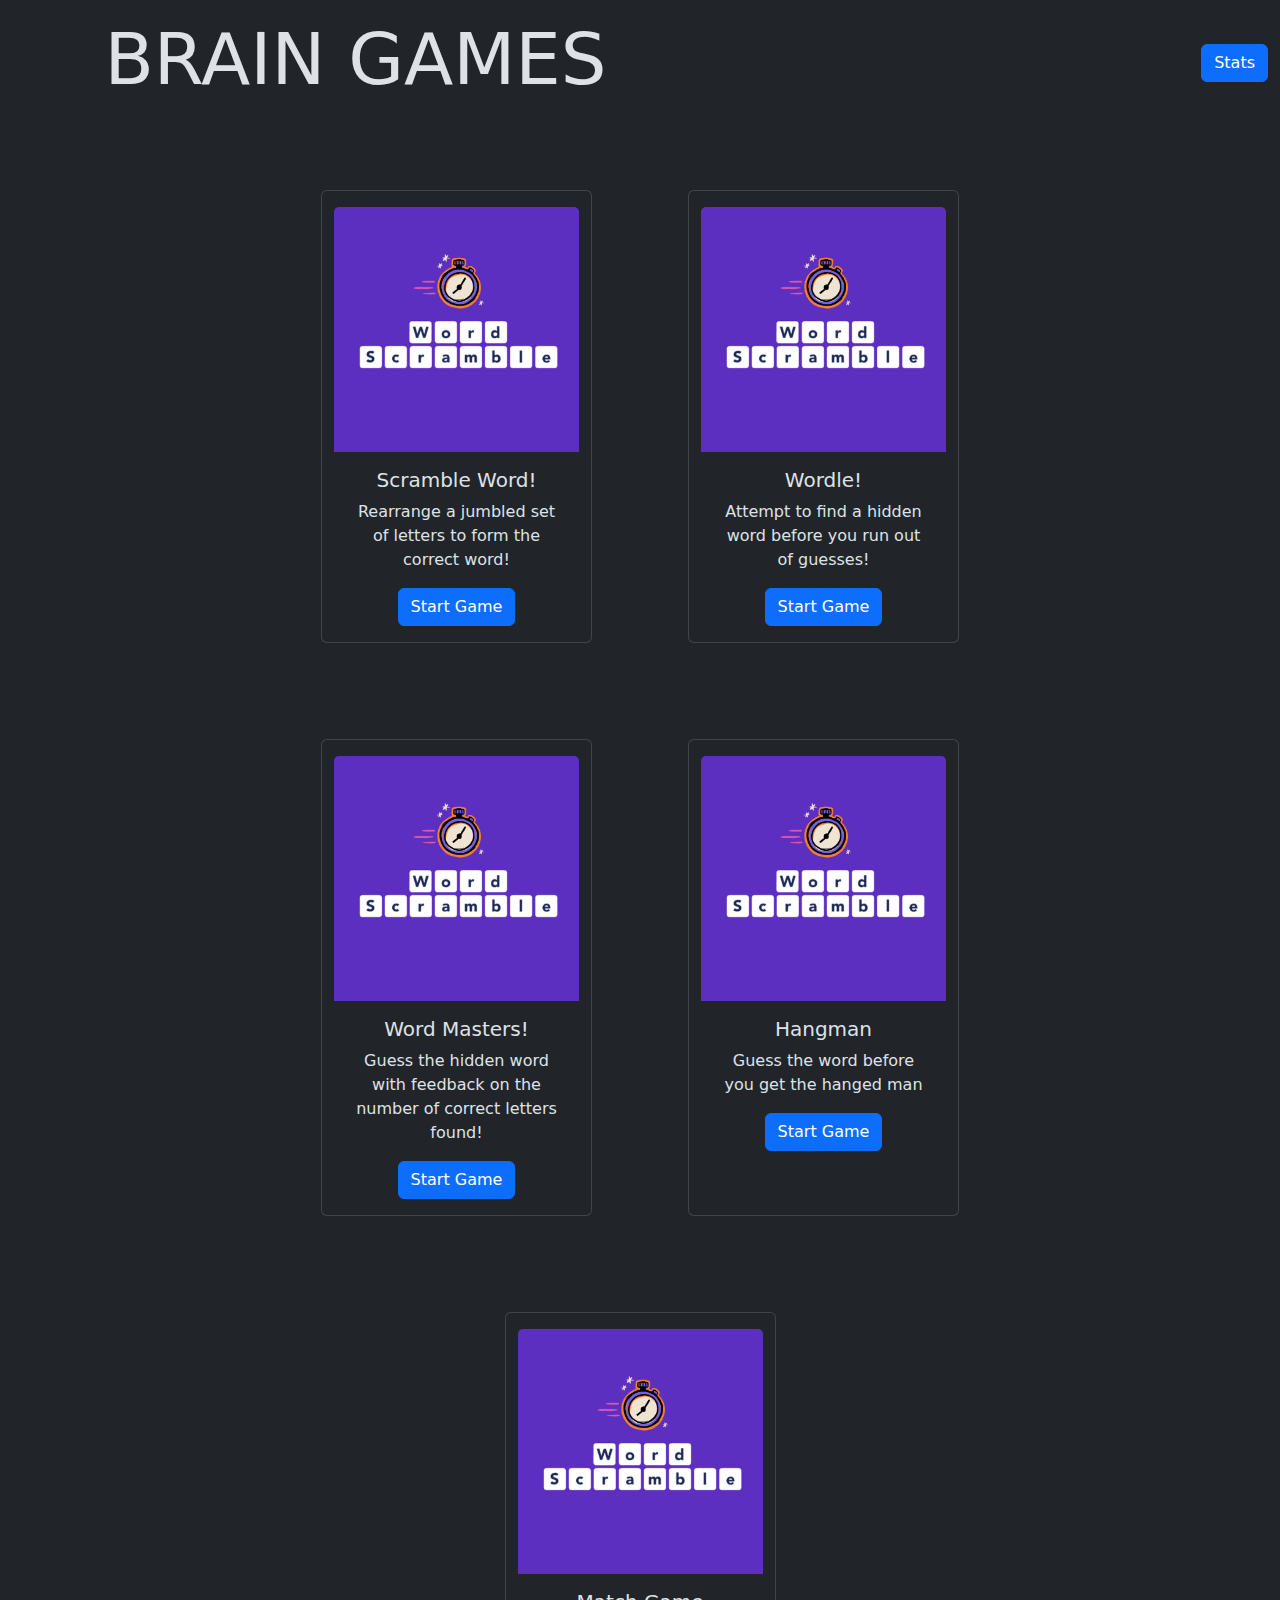
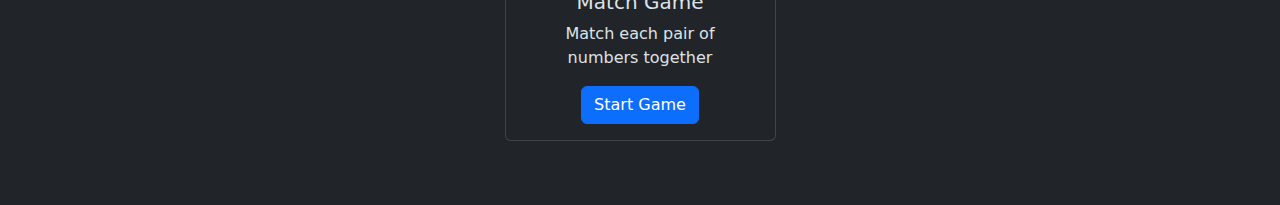
==== index.html @ 4fabbf62 "updated header styling.  only applied to word masters atm" ====
<!DOCTYPE html>
<html lang="en" data-bs-theme="dark">
    <head>
        <meta charset="UTF-8">
        <meta name="viewport" content="width=device-width, initial-scale=1.0">
        <title>Brain Games</title>
        <link href="https://cdn.jsdelivr.net/npm/bootstrap@5.3.3/dist/css/bootstrap.min.css" rel="stylesheet">
        <script src="https://cdn.jsdelivr.net/npm/bootstrap@5.3.3/dist/js/bootstrap.bundle.min.js"></script>
        <link rel="stylesheet" href="assets/css/style.css">
    </head>
    <body>
        <header class="container-fluid py-3 d-flex justify-content-between align-items-center">
            <h1 class="mx-auto display-2">BRAIN GAMES</h1>
            <a href="#" class="btn btn-primary">Stats</a>
        </header>

        <main class='container container-home text-center'>
            <div class="row justify-content-center m-3">
                <div class="col-sm-3 card m-5 pt-3 bg-dark">
                    <img src="./assets/images/wordscramble-image.png" class="card-img-top" alt="word scramble">
                    <div class="card-body">
                        <h5 class="card-title">Scramble Word!</h5>
                        <p class="card-text">Rearrange a jumbled set of letters to form the correct word!</p>
                        <a href="scramble-game.html" class="btn btn-primary">Start Game</a>
                    </div>
                </div>

                <div class="col-sm-3 card m-5 pt-3 bg-dark">
                    <img src="./assets/images/wordscramble-image.png" class="card-img-top" alt="wordle">
                    <div class="card-body">
                        <h5 class="card-title">Wordle!</h5>
                        <p class="card-text">Attempt to find a hidden word before you run out of guesses!</p>
                        <a href="wordle.html" class="btn btn-primary">Start Game</a>
                    </div>
                </div>

                <div class="col-sm-3 card m-5 pt-3 bg-dark">
                    <img src="./assets/images/wordscramble-image.png" class="card-img-top" alt="wordle">
                    <div class="card-body">
                        <h5 class="card-title">Word Masters!</h5>
                        <p class="card-text">Guess the hidden word with feedback on the number of correct letters found!</p>
                        <a href="word-masters.html" class="btn btn-primary">Start Game</a>
                    </div>
                </div>
                <div class="col-sm-3 card m-5 pt-3 bg-dark">
                    <img src="./assets/images/wordscramble-image.png" class="card-img-top" alt="wordle">
                    <div class="card-body">
                        <h5 class="card-title">Hangman</h5>
                        <p class="card-text">Guess the word before you get the hanged man</p>
                        <a href="hangman.html" class="btn btn-primary">Start Game</a>
                    </div>
                </div>
                <div class="col-sm-3 card m-5 pt-3 bg-dark">
                    <img src="./assets/images/wordscramble-image.png" class="card-img-top" alt="Match Game">
                    <div class="card-body">
                        <h5 class="card-title">Match Game</h5>
                        <p class="card-text">Match each pair of numbers together</p>
                        <a href="matchGame.html" class="btn btn-primary">Start Game</a>
                    </div>
                </div>
        </main>

        <script src="./assets/js/main.js"></script>

    </body>
</html>
---- assets/css/style.css ----
:root{
    --bs-warning-rgb: 250, 110, 0;
}


/* Header Styles */
h1 {
    left: 50%;
    transform: translateX(-50%);
}

.tooltip {
    --bs-tooltip-bg: #505050;
    --bs-tooltip-color: #ffffff;
}

.home-btn{
    background-image: url('/assets/images/home-icon.png');
    background-size: 70%;
    background-repeat: no-repeat;
    background-position: center;
    width: 40px;
    height: 40px;
}

/* Keyboard Styles */

.key-btn {
    font-size: 1.3rem;
    padding: 0.4rem 0.9rem;
}

.big-key-btn {
    font-size: 1.3rem;
    padding: 0.4rem 1rem;
    flex-basis: 100px;
}

@media (max-width: 1200px) {
    .key-btn {
        font-size: 1.2rem;
        padding: 0.5rem 0.75rem;
    }
    
    .big-key-btn {
        font-size: 1.2rem;
        padding: 0.5rem 0.5rem;
    }
}
@media (max-width: 600px) {
    .key-btn {
        font-size: 1.2em;
        padding: 0.3rem 0.6rem;
    }
    
    .big-key-btn {
        font-size: 1.2rem;
        padding: 0.3rem 0.6rem;
        flex-basis: 50px;
    }
}

@media (max-width: 450px) {
    .key-btn {
        font-size: 1.2rem;
        padding: 0.2rem 0.5rem;
    }
    
    .big-key-btn {
        font-size: 0.7rem;
        padding: 0.2rem 0.5rem;
        /* flex-basis: 10px; */
    }
}

#keyboard-container {
    font-family: monospace;
}
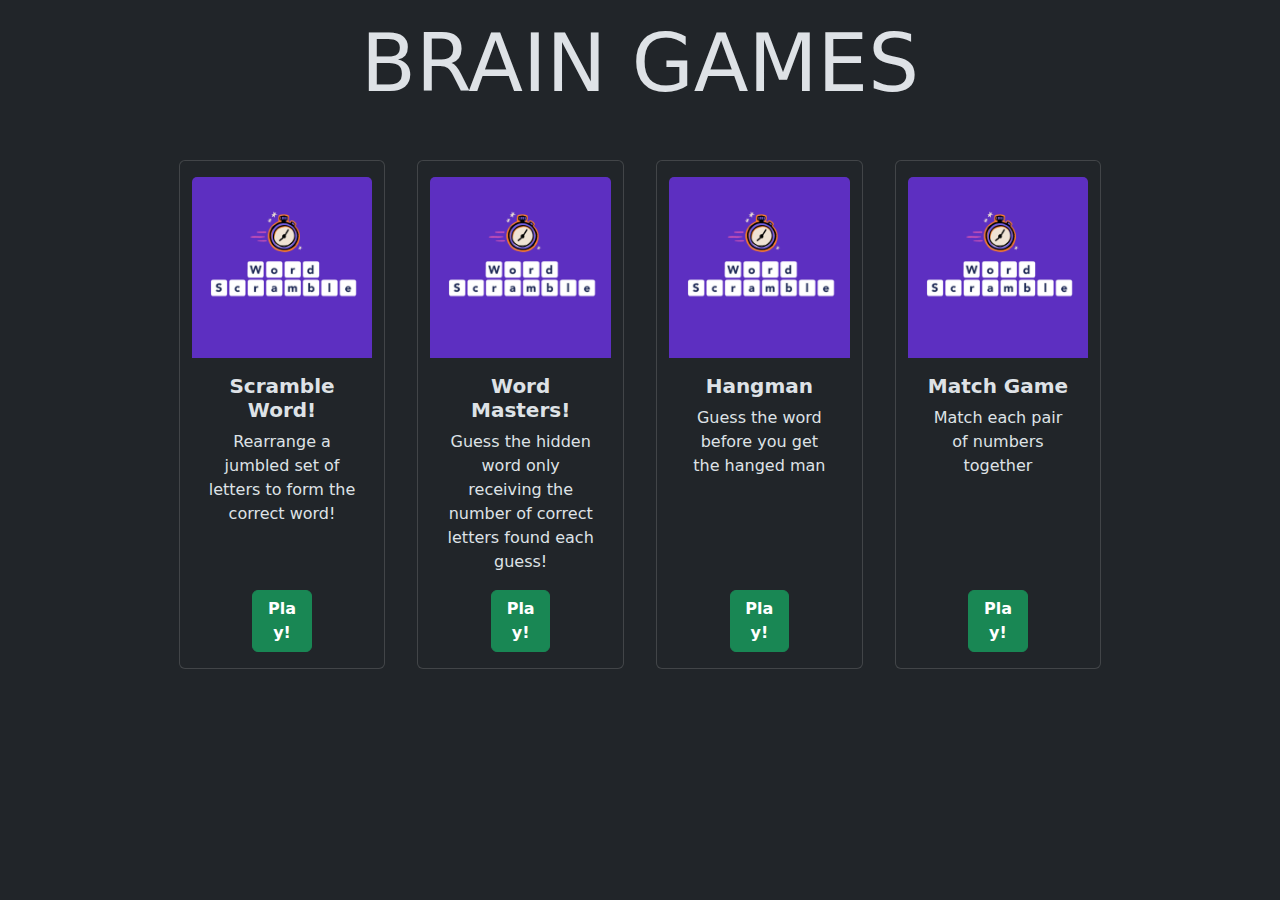
==== commit e841a7ef: "cleaned up index.html styles and removed wordle card" ====
--- a/index.html
+++ b/index.html
@@ -9,55 +9,46 @@
         <link rel="stylesheet" href="assets/css/style.css">
     </head>
     <body>
-        <header class="container-fluid py-3 d-flex justify-content-between align-items-center">
-            <h1 class="mx-auto display-2">BRAIN GAMES</h1>
-            <a href="#" class="btn btn-primary">Stats</a>
+        <header class="container-fluid py-3">
+            <h1 class="display-1 text-center fw-normal">BRAIN GAMES</h1>
         </header>
-
-        <main class='container container-home text-center'>
-            <div class="row justify-content-center m-3">
-                <div class="col-sm-3 card m-5 pt-3 bg-dark">
-                    <img src="./assets/images/wordscramble-image.png" class="card-img-top" alt="word scramble">
-                    <div class="card-body">
-                        <h5 class="card-title">Scramble Word!</h5>
-                        <p class="card-text">Rearrange a jumbled set of letters to form the correct word!</p>
-                        <a href="scramble-game.html" class="btn btn-primary">Start Game</a>
+        <main>
+            <div class="container-fluid container-home text-center">
+                <div class="row justify-content-center m-4 m-md-2">
+                    <div class="col-10 col-md-5 col-lg-4 col-xl-2 card m-3 pt-3 bg-dark">
+                        <img src="./assets/images/wordscramble-image.png" class="card-img-top" alt="word scramble">
+                        <div class="card-body d-flex flex-column">
+                            <h5 class="card-title fw-bold">Scramble Word!</h5>
+                            <p class="card-text">Rearrange a jumbled set of letters to form the correct word!</p>
+                            <a href="scramble-game.html" class="btn btn-success fw-bold mt-auto mx-auto" style="width: 40%;">Play!</a>
+                        </div>
+                    </div>
+                    <div class="col-10 col-md-5 col-lg-4 col-xl-2 card m-3 pt-3 bg-dark">
+                        <img src="./assets/images/wordscramble-image.png" class="card-img-top" alt="wordle">
+                        <div class="card-body d-flex flex-column">
+                            <h5 class="card-title fw-bold">Word Masters!</h5>
+                            <p class="card-text">Guess the hidden word only receiving the number of correct letters found each guess!</p>
+                            <a href="word-masters.html" class="btn btn-success fw-bold mt-auto mx-auto" style="width: 40%;">Play!</a>
+                        </div>
+                    </div>
+                    <div class="col-10 col-md-5 col-lg-4 col-xl-2 card m-3 pt-3 bg-dark">
+                        <img src="./assets/images/wordscramble-image.png" class="card-img-top" alt="wordle">
+                        <div class="card-body d-flex flex-column">
+                            <h5 class="card-title fw-bold">Hangman</h5>
+                            <p class="card-text">Guess the word before you get the hanged man</p>
+                            <a href="hangman.html" class="btn btn-success fw-bold mt-auto mx-auto" style="width: 40%;">Play!</a>
+                        </div>
+                    </div>
+                    <div class="col-10 col-md-5 col-lg-4 col-xl-2 card m-3 pt-3 bg-dark">
+                        <img src="./assets/images/wordscramble-image.png" class="card-img-top" alt="Match Game">
+                        <div class="card-body d-flex flex-column">
+                            <h5 class="card-title fw-bold">Match Game</h5>
+                            <p class="card-text">Match each pair of numbers together</p>
+                            <a href="matchGame.html" class="btn btn-success fw-bold mt-auto mx-auto" style="width: 40%;">Play!</a>
+                        </div>
                     </div>
                 </div>
-
-                <div class="col-sm-3 card m-5 pt-3 bg-dark">
-                    <img src="./assets/images/wordscramble-image.png" class="card-img-top" alt="wordle">
-                    <div class="card-body">
-                        <h5 class="card-title">Wordle!</h5>
-                        <p class="card-text">Attempt to find a hidden word before you run out of guesses!</p>
-                        <a href="wordle.html" class="btn btn-primary">Start Game</a>
-                    </div>
-                </div>
-
-                <div class="col-sm-3 card m-5 pt-3 bg-dark">
-                    <img src="./assets/images/wordscramble-image.png" class="card-img-top" alt="wordle">
-                    <div class="card-body">
-                        <h5 class="card-title">Word Masters!</h5>
-                        <p class="card-text">Guess the hidden word with feedback on the number of correct letters found!</p>
-                        <a href="word-masters.html" class="btn btn-primary">Start Game</a>
-                    </div>
-                </div>
-                <div class="col-sm-3 card m-5 pt-3 bg-dark">
-                    <img src="./assets/images/wordscramble-image.png" class="card-img-top" alt="wordle">
-                    <div class="card-body">
-                        <h5 class="card-title">Hangman</h5>
-                        <p class="card-text">Guess the word before you get the hanged man</p>
-                        <a href="hangman.html" class="btn btn-primary">Start Game</a>
-                    </div>
-                </div>
-                <div class="col-sm-3 card m-5 pt-3 bg-dark">
-                    <img src="./assets/images/wordscramble-image.png" class="card-img-top" alt="Match Game">
-                    <div class="card-body">
-                        <h5 class="card-title">Match Game</h5>
-                        <p class="card-text">Match each pair of numbers together</p>
-                        <a href="matchGame.html" class="btn btn-primary">Start Game</a>
-                    </div>
-                </div>
+            </div>
         </main>
 
         <script src="./assets/js/main.js"></script>
--- a/assets/css/style.css
+++ b/assets/css/style.css
@@ -1,12 +1,25 @@
 :root{
-    --bs-warning-rgb: 250, 110, 0;
+    --bs-warning: #99862d;
+    --bs-warning-rgb: 153, 134, 45;
 }
 
-
 /* Header Styles */
-h1 {
+.header-text {
     left: 50%;
     transform: translateX(-50%);
+}
+
+/* Shake animation */
+@keyframes shake {
+    0% { transform: translateX(0); }
+    25% { transform: translateX(-5px); }
+    50% { transform: translateX(5px); }
+    75% { transform: translateX(-5px); }
+    100% { transform: translateX(0); }
+}
+  
+.shake {
+    animation: shake 0.5s ease;
 }
 
 .tooltip {
@@ -15,7 +28,7 @@
 }
 
 .home-btn{
-    background-image: url('/assets/images/home-icon.png');
+    background-image: url('../images/home-icon.png');
     background-size: 70%;
     background-repeat: no-repeat;
     background-position: center;
@@ -24,57 +37,61 @@
 }
 
 /* Keyboard Styles */
+#keyboard-container{
+    padding-bottom: 10px;
+}
+.keyboard-row {
+    gap: 0.3rem;
+    margin-top: 0.3rem;
+}   
 
 .key-btn {
     font-size: 1.3rem;
-    padding: 0.4rem 0.9rem;
+    /* padding: 0.4rem 0.9rem; */
+    touch-action: manipulation;
+    font-family: monospace;
 }
 
 .big-key-btn {
-    font-size: 1.3rem;
-    padding: 0.4rem 1rem;
+    font-size: 0.9rem;
+    /* padding: 0.2rem 1rem; */
     flex-basis: 100px;
+    touch-action: manipulation;
+    font-family: monospace;
 }
-
-@media (max-width: 1200px) {
+@media (max-width: 576px) {
+    .keyboard-row {
+        gap: 0.3rem;
+        margin-top: 0.3rem;
+        
+    }   
     .key-btn {
-        font-size: 1.2rem;
-        padding: 0.5rem 0.75rem;
+        font-size: 1.1em;
+        padding: 0.9rem 0.7rem;
     }
     
     .big-key-btn {
-        font-size: 1.2rem;
-        padding: 0.5rem 0.5rem;
-    }
-}
-@media (max-width: 600px) {
-    .key-btn {
-        font-size: 1.2em;
-        padding: 0.3rem 0.6rem;
-    }
-    
-    .big-key-btn {
-        font-size: 1.2rem;
-        padding: 0.3rem 0.6rem;
+        font-size: 0.7rem;
+        padding: 0.3rem 0.7rem;
         flex-basis: 50px;
     }
 }
 
-@media (max-width: 450px) {
+@media (max-width: 400px) {
+    .keyboard-row {
+        gap: 0.2rem;
+        margin-top: 0.2rem;
+        
+    }   
     .key-btn {
-        font-size: 1.2rem;
-        padding: 0.2rem 0.5rem;
+        font-size: 1.1rem;
+        padding: 0.8rem 0.6rem;
     }
     
     .big-key-btn {
         font-size: 0.7rem;
-        padding: 0.2rem 0.5rem;
+        padding: 0.8rem 0.6rem;
         /* flex-basis: 10px; */
     }
 }
 
-#keyboard-container {
-    font-family: monospace;
-}
-
-
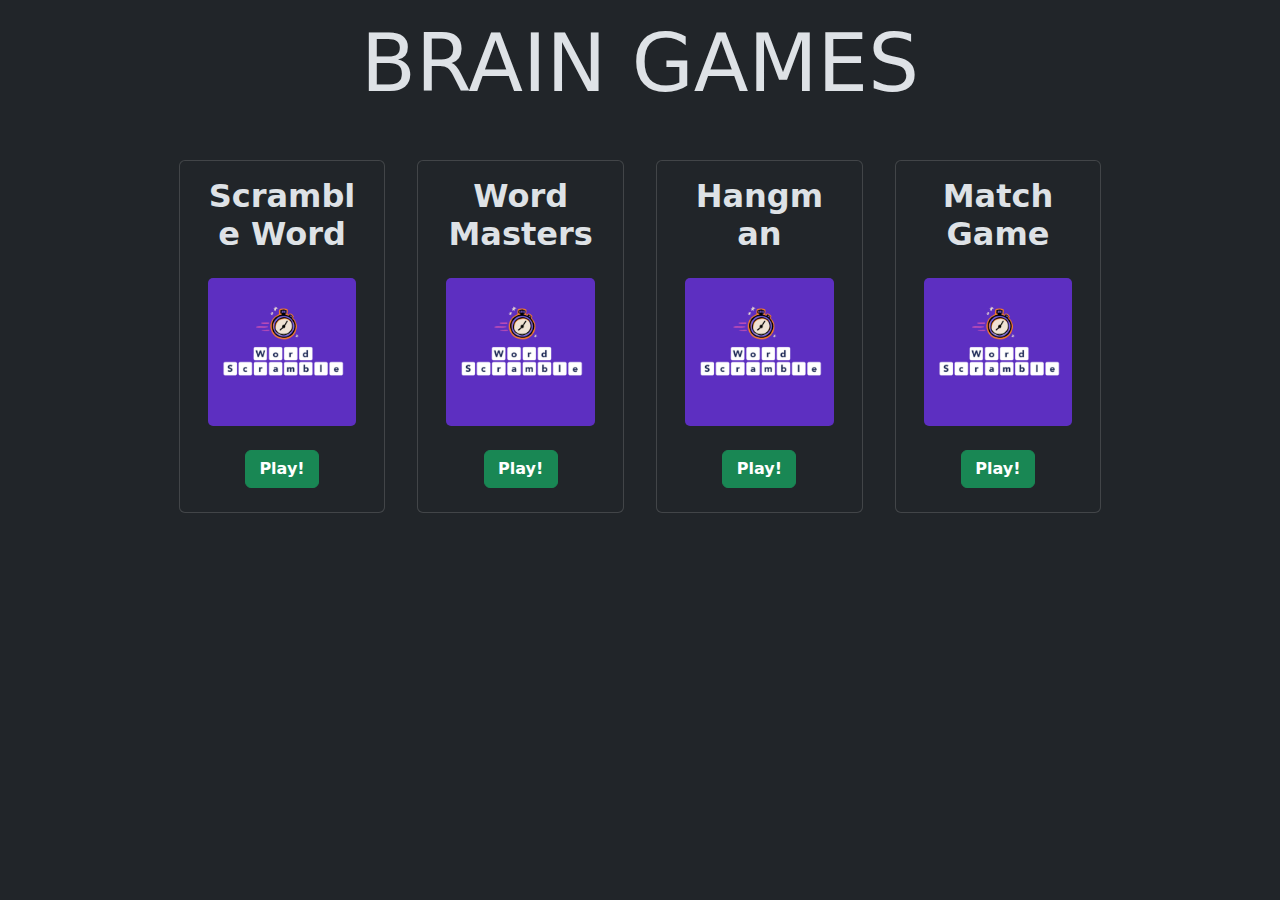
==== commit 41259964: "general adds" ====
--- a/index.html
+++ b/index.html
@@ -14,37 +14,33 @@
         </header>
         <main>
             <div class="container-fluid container-home text-center">
-                <div class="row justify-content-center m-4 m-md-2">
-                    <div class="col-10 col-md-5 col-lg-4 col-xl-2 card m-3 pt-3 bg-dark">
-                        <img src="./assets/images/wordscramble-image.png" class="card-img-top" alt="word scramble">
-                        <div class="card-body d-flex flex-column">
-                            <h5 class="card-title fw-bold">Scramble Word!</h5>
-                            <p class="card-text">Rearrange a jumbled set of letters to form the correct word!</p>
-                            <a href="scramble-game.html" class="btn btn-success fw-bold mt-auto mx-auto" style="width: 40%;">Play!</a>
+                <div class="card-row row justify-content-center m-4 m-md-2">
+                    <div class="col-10 col-md-5 col-lg-4 col-xl-2 card m-3 bg-dark">
+                        <div class="card-body d-flex flex-column gap-3">
+                            <h5 class="card-title fs-2 fw-semibold">Scramble Word</h5>
+                            <img src="./assets/images/wordscramble-image.png" class="card-img" alt="word scramble">
+                            <a href="scramble-game.html" class="btn btn-success fw-bold mx-auto m-2" style="width: 50%;">Play!</a>
                         </div>
                     </div>
-                    <div class="col-10 col-md-5 col-lg-4 col-xl-2 card m-3 pt-3 bg-dark">
-                        <img src="./assets/images/wordscramble-image.png" class="card-img-top" alt="wordle">
-                        <div class="card-body d-flex flex-column">
-                            <h5 class="card-title fw-bold">Word Masters!</h5>
-                            <p class="card-text">Guess the hidden word only receiving the number of correct letters found each guess!</p>
-                            <a href="word-masters.html" class="btn btn-success fw-bold mt-auto mx-auto" style="width: 40%;">Play!</a>
+                    <div class="col-10 col-md-5 col-lg-4 col-xl-2 card m-3 bg-dark">
+                        <div class="card-body d-flex flex-column gap-3">
+                            <h5 class="card-title fs-2 fw-semibold">Word Masters</h5>
+                            <img src="./assets/images/wordscramble-image.png" class="card-img" alt="wordle">
+                            <a href="word-masters.html" class="btn btn-success fw-bold mx-auto m-2" style="width: 50%;">Play!</a>
                         </div>
                     </div>
-                    <div class="col-10 col-md-5 col-lg-4 col-xl-2 card m-3 pt-3 bg-dark">
-                        <img src="./assets/images/wordscramble-image.png" class="card-img-top" alt="wordle">
-                        <div class="card-body d-flex flex-column">
-                            <h5 class="card-title fw-bold">Hangman</h5>
-                            <p class="card-text">Guess the word before you get the hanged man</p>
-                            <a href="hangman.html" class="btn btn-success fw-bold mt-auto mx-auto" style="width: 40%;">Play!</a>
+                    <div class="col-10 col-md-5 col-lg-4 col-xl-2 card m-3 bg-dark">
+                        <div class="card-body d-flex flex-column gap-3">
+                            <h5 class="card-title fs-2 fw-semibold">Hangman</h5>
+                            <img src="./assets/images/wordscramble-image.png" class="card-img" alt="wordle">
+                            <a href="hangman.html" class="btn btn-success fw-bold mx-auto m-2" style="width: 50%;">Play!</a>
                         </div>
                     </div>
-                    <div class="col-10 col-md-5 col-lg-4 col-xl-2 card m-3 pt-3 bg-dark">
-                        <img src="./assets/images/wordscramble-image.png" class="card-img-top" alt="Match Game">
-                        <div class="card-body d-flex flex-column">
-                            <h5 class="card-title fw-bold">Match Game</h5>
-                            <p class="card-text">Match each pair of numbers together</p>
-                            <a href="matchGame.html" class="btn btn-success fw-bold mt-auto mx-auto" style="width: 40%;">Play!</a>
+                    <div class="col-10 col-md-5 col-lg-4 col-xl-2 card m-3 bg-dark">
+                        <div class="card-body d-flex flex-column gap-3">
+                            <h5 class="card-title fs-2 fw-semibold">Match Game</h5>
+                            <img src="./assets/images/wordscramble-image.png" class="card-img" alt="Match Game">
+                            <a href="matchGame.html" class="btn btn-success fw-bold mx-auto m-2" style="width: 50%;">Play!</a>
                         </div>
                     </div>
                 </div>
--- a/assets/css/style.css
+++ b/assets/css/style.css
@@ -17,7 +17,7 @@
     75% { transform: translateX(-5px); }
     100% { transform: translateX(0); }
 }
-  
+
 .shake {
     animation: shake 0.5s ease;
 }
@@ -38,12 +38,12 @@
 
 /* Keyboard Styles */
 #keyboard-container{
-    padding-bottom: 10px;
+    padding: 0 10px 10px 10px;
 }
 .keyboard-row {
     gap: 0.3rem;
     margin-top: 0.3rem;
-}   
+}
 
 .key-btn {
     font-size: 1.3rem;
@@ -81,17 +81,14 @@
     .keyboard-row {
         gap: 0.2rem;
         margin-top: 0.2rem;
-        
-    }   
+    }
     .key-btn {
         font-size: 1.1rem;
         padding: 0.8rem 0.6rem;
     }
-    
     .big-key-btn {
         font-size: 0.7rem;
         padding: 0.8rem 0.6rem;
         /* flex-basis: 10px; */
     }
-}
-
+}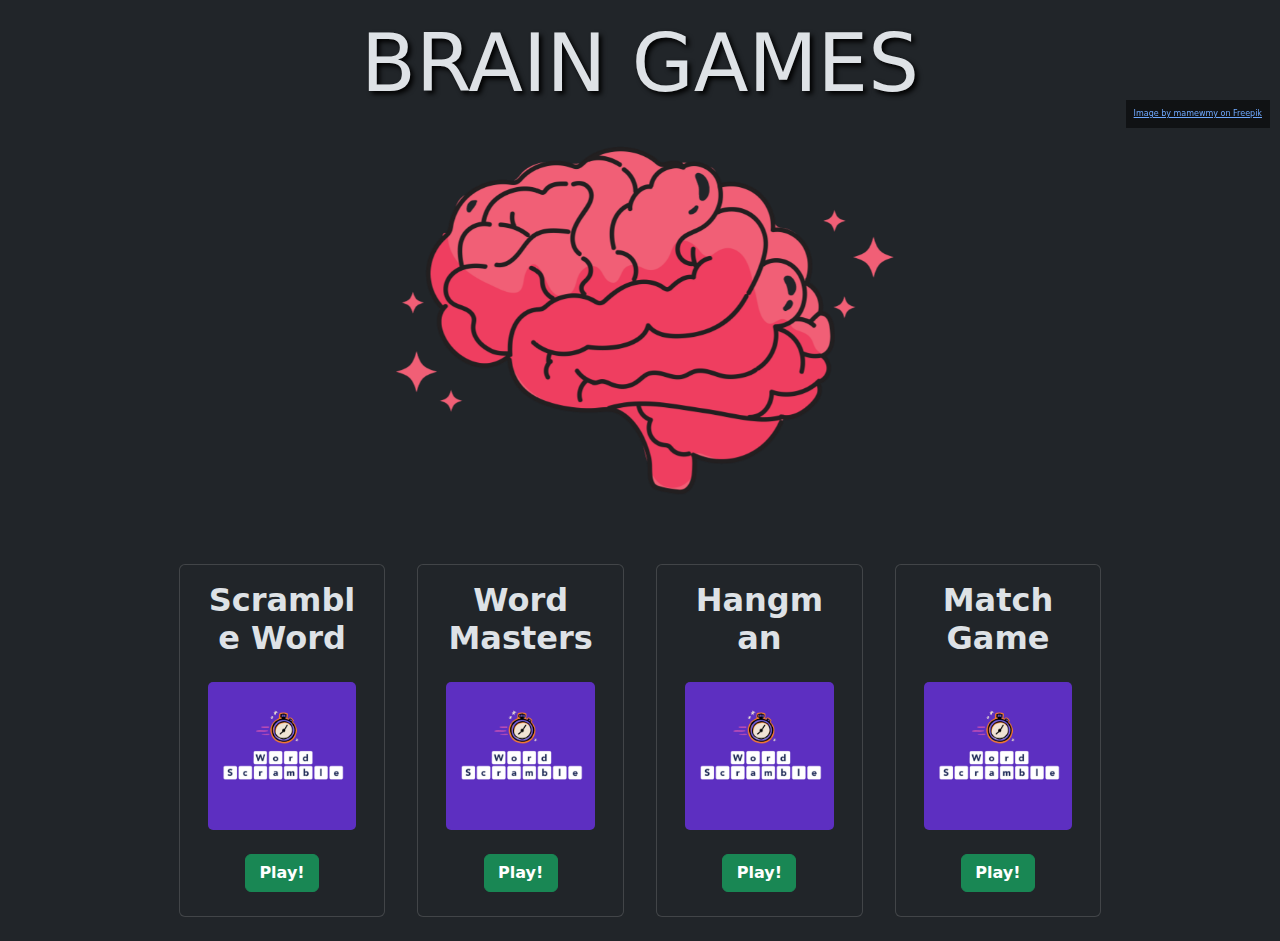
==== commit 244d5ff7: "updated home page styling" ====
--- a/index.html
+++ b/index.html
@@ -9,11 +9,17 @@
         <link rel="stylesheet" href="assets/css/style.css">
     </head>
     <body>
-        <header class="container-fluid py-3">
+        <header class="header-home container-fluid py-3">
             <h1 class="display-1 text-center fw-normal">BRAIN GAMES</h1>
         </header>
         <main>
-            <div class="container-fluid container-home text-center">
+            <div class="hero-container">
+                <img src="./assets/images/brain_cartoon_cropped.png" class="hero-image" alt="Large cartoon brain">
+                <a href="https://www.freepik.com/free-vector/brain-human-anatomy-biology-organ-body-system-health-care-medical-hand-drawn-cartoon-art-illustration_19613551.htm#query=brain&position=0&from_view=keyword&track=ais_hybrid&uuid=3badf49e-c11e-46e6-bf65-f3fbfaf79ab5" class="artist_credit">Image by mamewmy on Freepik</a>
+                <!-- https://www.freepik.com/free-vector/brain-human-anatomy-biology-organ-body-system-health-care-medical-hand-drawn-cartoon-art-illustration_19613551.htm#query=brain&position=0&from_view=keyword&track=ais_hybrid&uuid=3badf49e-c11e-46e6-bf65-f3fbfaf79ab5 -->
+            </div>
+
+            <div class="content container-fluid container-home text-center">
                 <div class="card-row row justify-content-center m-4 m-md-2">
                     <div class="col-10 col-md-5 col-lg-4 col-xl-2 card m-3 bg-dark">
                         <div class="card-body d-flex flex-column gap-3">
--- a/assets/css/style.css
+++ b/assets/css/style.css
@@ -3,28 +3,55 @@
     --bs-warning-rgb: 153, 134, 45;
 }
 
-/* Header Styles */
+/* Home Page Styles*/
+.header-home{
+    position:fixed;
+    top: 0;
+    z-index: 10;
+    background-color: var(--bs-dark);
+    text-shadow: 3px 3px 5px #000;
+}
+.hero-container{
+    display: flex;
+    justify-content: center;
+    align-items: center;
+    height: 60vh;
+    overflow: hidden;
+}
+.hero-image {
+    margin-top: 100px;
+    height: 40vh;
+    width: 100%;
+    object-fit: contain;
+    position: fixed;
+}
+.artist_credit{
+    position: fixed;
+    top: 100px;
+    right: 10px;
+    padding: 0.5rem;
+    font-size: 0.5rem;
+    background: rgba(0, 0, 0, 0.5);
+    z-index: 11;
+}
+.content_home{
+    position: absolute;
+    bottom: 10px;
+    right: 10px;
+    padding: 0.5rem;
+    text-decoration: none;
+    z-index: 5;
+}
+
+/* Global Header Styles */
 .header-text {
     left: 50%;
     transform: translateX(-50%);
 }
 
-/* Shake animation */
-@keyframes shake {
-    0% { transform: translateX(0); }
-    25% { transform: translateX(-5px); }
-    50% { transform: translateX(5px); }
-    75% { transform: translateX(-5px); }
-    100% { transform: translateX(0); }
-}
-
-.shake {
-    animation: shake 0.5s ease;
-}
-
 .tooltip {
     --bs-tooltip-bg: #505050;
-    --bs-tooltip-color: #ffffff;
+    --bs-tooltip-color: var(--bs-body-color);
 }
 
 .home-btn{
@@ -59,7 +86,7 @@
     touch-action: manipulation;
     font-family: monospace;
 }
-@media (max-width: 576px) {
+@media screen and (max-width: 576px) {
     .keyboard-row {
         gap: 0.3rem;
         margin-top: 0.3rem;
@@ -77,7 +104,8 @@
     }
 }
 
-@media (max-width: 400px) {
+@media screen and (max-width: 400px) {
+
     .keyboard-row {
         gap: 0.2rem;
         margin-top: 0.2rem;
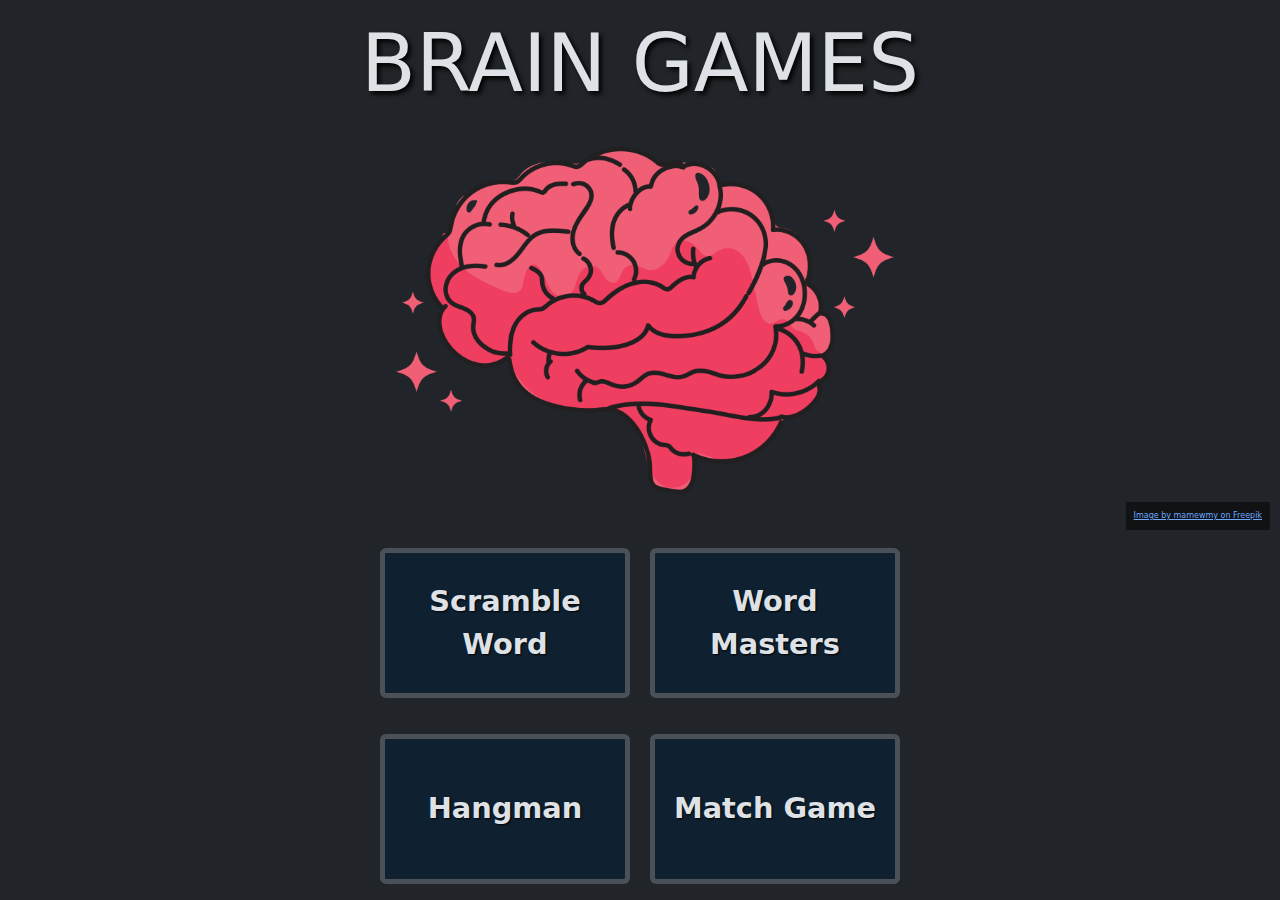
==== commit 800a2672: "updated home page styling" ====
--- a/index.html
+++ b/index.html
@@ -18,20 +18,57 @@
                 <a href="https://www.freepik.com/free-vector/brain-human-anatomy-biology-organ-body-system-health-care-medical-hand-drawn-cartoon-art-illustration_19613551.htm#query=brain&position=0&from_view=keyword&track=ais_hybrid&uuid=3badf49e-c11e-46e6-bf65-f3fbfaf79ab5" class="artist_credit">Image by mamewmy on Freepik</a>
                 <!-- https://www.freepik.com/free-vector/brain-human-anatomy-biology-organ-body-system-health-care-medical-hand-drawn-cartoon-art-illustration_19613551.htm#query=brain&position=0&from_view=keyword&track=ais_hybrid&uuid=3badf49e-c11e-46e6-bf65-f3fbfaf79ab5 -->
             </div>
+            
+            <div class="grid-home text-center">
+                <a class="tile-home btn fw-bold mx-auto m-2 border border-5" href="scramble-game.html">Scramble Word</a>
+                <a class="tile-home btn fw-bold mx-auto m-2 border border-5" href="word-masters.html">Word Masters</a>
+                <a class="tile-home btn fw-bold mx-auto m-2 border border-5" href="hangman.html">Hangman</a>
+                <a class="tile-home btn fw-bold mx-auto m-2 border border-5" href="matchGame.html">Match Game</a>
 
+            </div>
+
+
+
+
+                            <!-- <div class="tile-home">
+                    <div class="d-flex flex-column gap-3">
+                        <h5 class="fs-2 fw-semibold">Scramble Word</h5>
+                        <a href="scramble-game.html" class="btn btn-success fw-bold mx-auto m-2">Play!</a>
+                    </div>
+                </div>
+                <div class="tile-home">
+                    <div class="d-flex flex-column gap-3">
+                        <h5 class="fs-2 fw-semibold">Word Masters</h5>
+                        <a href="word-masters.html" class="btn btn-success fw-bold mx-auto m-2">Play!</a>
+                    </div>
+                </div>
+                <div class="tile-home">
+                    <div class="d-flex flex-column gap-3">
+                        <h5 class="fs-2 fw-semibold">Scramble Word</h5>
+                        <a href="scramble-game.html" class="btn btn-success fw-bold mx-auto m-2">Play!</a>
+                    </div>
+                </div>
+                <div class="tile-home">
+                    <div class="d-flex flex-column gap-3">
+                        <h5 class="fs-2 fw-semibold">Scramble Word</h5>
+                        <a href="scramble-game.html" class="btn btn-success fw-bold mx-auto m-2">Play!</a>
+                    </div>
+                </div> -->
+           
+
+
+<!--             
             <div class="content container-fluid container-home text-center">
-                <div class="card-row row justify-content-center m-4 m-md-2">
+                <div class="row justify-content-center m-4 m-md-2">
                     <div class="col-10 col-md-5 col-lg-4 col-xl-2 card m-3 bg-dark">
                         <div class="card-body d-flex flex-column gap-3">
                             <h5 class="card-title fs-2 fw-semibold">Scramble Word</h5>
-                            <img src="./assets/images/wordscramble-image.png" class="card-img" alt="word scramble">
                             <a href="scramble-game.html" class="btn btn-success fw-bold mx-auto m-2" style="width: 50%;">Play!</a>
                         </div>
                     </div>
                     <div class="col-10 col-md-5 col-lg-4 col-xl-2 card m-3 bg-dark">
                         <div class="card-body d-flex flex-column gap-3">
                             <h5 class="card-title fs-2 fw-semibold">Word Masters</h5>
-                            <img src="./assets/images/wordscramble-image.png" class="card-img" alt="wordle">
                             <a href="word-masters.html" class="btn btn-success fw-bold mx-auto m-2" style="width: 50%;">Play!</a>
                         </div>
                     </div>
@@ -50,7 +87,7 @@
                         </div>
                     </div>
                 </div>
-            </div>
+            </div> -->
         </main>
 
         <script src="./assets/js/main.js"></script>
--- a/assets/css/style.css
+++ b/assets/css/style.css
@@ -17,6 +17,7 @@
     align-items: center;
     height: 60vh;
     overflow: hidden;
+    position: relative;
 }
 .hero-image {
     margin-top: 100px;
@@ -24,23 +25,43 @@
     width: 100%;
     object-fit: contain;
     position: fixed;
+    z-index: 1 ;
 }
 .artist_credit{
-    position: fixed;
-    top: 100px;
+    position: absolute;
+    bottom: 10px;
     right: 10px;
     padding: 0.5rem;
     font-size: 0.5rem;
     background: rgba(0, 0, 0, 0.5);
     z-index: 11;
 }
-.content_home{
-    position: absolute;
-    bottom: 10px;
-    right: 10px;
-    padding: 0.5rem;
-    text-decoration: none;
-    z-index: 5;
+.grid-home{
+    display: grid;
+    grid-template-columns: repeat(2, 250px);
+    justify-content: center;
+    gap: 20px;
+    z-index: 10;
+}
+.tile-home{
+    color: var(--bs-body-color);
+    background-color:#0f2131;
+    height: 150px;
+    width: 250px;
+    cursor: pointer;
+    display: flex;
+    align-items: center;
+    justify-content: center;
+    font-size: 1.8rem;
+    text-shadow: 1px 1px 2px #000;
+    z-index: 10;
+    transition: 0.3s;
+}
+
+.tile-home:hover{
+    background-color: var(--bs-primary);
+    scale: 1.1;
+
 }
 
 /* Global Header Styles */
@@ -86,7 +107,17 @@
     touch-action: manipulation;
     font-family: monospace;
 }
-@media screen and (max-width: 576px) {
+@media (max-width: 576px) {
+    .grid-home{
+        grid-template-columns: repeat(2, 190px);
+        gap: 8px;
+    }
+    .tile-home{
+        height: 120px;
+        width: 190px;
+        font-size: 1.6rem;
+    }
+
     .keyboard-row {
         gap: 0.3rem;
         margin-top: 0.3rem;
@@ -104,7 +135,16 @@
     }
 }
 
-@media screen and (max-width: 400px) {
+@media (max-width: 400px) {
+    .grid-home{
+        grid-template-columns: repeat(2, 165px);
+        gap: 7px;
+    }
+    .tile-home{
+        height: 110px;
+        width: 165px;
+        font-size: 1.5rem;
+    }
 
     .keyboard-row {
         gap: 0.2rem;
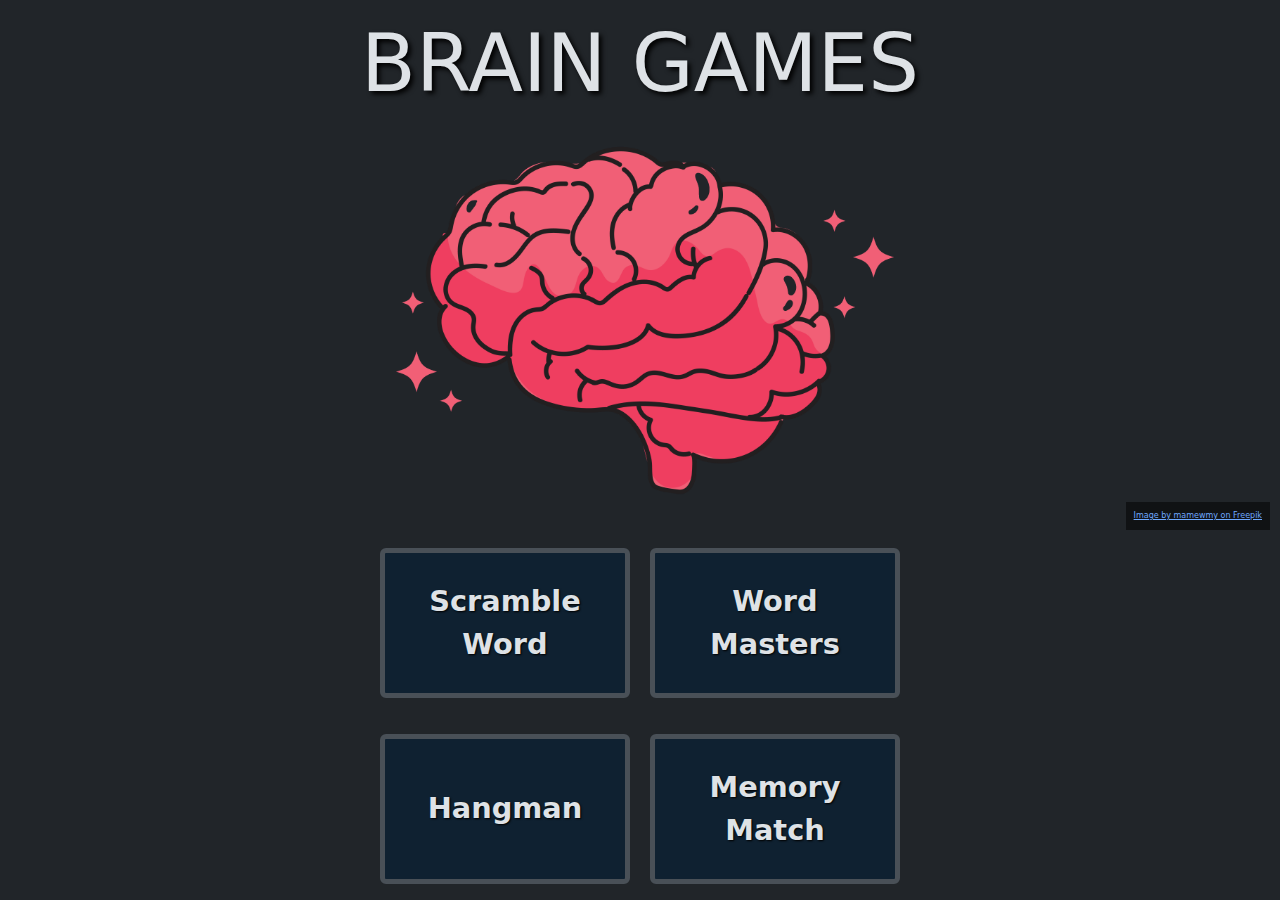
==== commit a0e8a3c7: "updated readme and made numbers in match game map to a unicode icon" ====
--- a/index.html
+++ b/index.html
@@ -16,81 +16,15 @@
             <div class="hero-container">
                 <img src="./assets/images/brain_cartoon_cropped.png" class="hero-image" alt="Large cartoon brain">
                 <a href="https://www.freepik.com/free-vector/brain-human-anatomy-biology-organ-body-system-health-care-medical-hand-drawn-cartoon-art-illustration_19613551.htm#query=brain&position=0&from_view=keyword&track=ais_hybrid&uuid=3badf49e-c11e-46e6-bf65-f3fbfaf79ab5" class="artist_credit">Image by mamewmy on Freepik</a>
-                <!-- https://www.freepik.com/free-vector/brain-human-anatomy-biology-organ-body-system-health-care-medical-hand-drawn-cartoon-art-illustration_19613551.htm#query=brain&position=0&from_view=keyword&track=ais_hybrid&uuid=3badf49e-c11e-46e6-bf65-f3fbfaf79ab5 -->
             </div>
-            
             <div class="grid-home text-center">
                 <a class="tile-home btn fw-bold mx-auto m-2 border border-5" href="scramble-game.html">Scramble Word</a>
                 <a class="tile-home btn fw-bold mx-auto m-2 border border-5" href="word-masters.html">Word Masters</a>
                 <a class="tile-home btn fw-bold mx-auto m-2 border border-5" href="hangman.html">Hangman</a>
-                <a class="tile-home btn fw-bold mx-auto m-2 border border-5" href="matchGame.html">Match Game</a>
+                <a class="tile-home btn fw-bold mx-auto m-2 border border-5" href="matchGame.html">Memory Match</a>
 
             </div>
-
-
-
-
-                            <!-- <div class="tile-home">
-                    <div class="d-flex flex-column gap-3">
-                        <h5 class="fs-2 fw-semibold">Scramble Word</h5>
-                        <a href="scramble-game.html" class="btn btn-success fw-bold mx-auto m-2">Play!</a>
-                    </div>
-                </div>
-                <div class="tile-home">
-                    <div class="d-flex flex-column gap-3">
-                        <h5 class="fs-2 fw-semibold">Word Masters</h5>
-                        <a href="word-masters.html" class="btn btn-success fw-bold mx-auto m-2">Play!</a>
-                    </div>
-                </div>
-                <div class="tile-home">
-                    <div class="d-flex flex-column gap-3">
-                        <h5 class="fs-2 fw-semibold">Scramble Word</h5>
-                        <a href="scramble-game.html" class="btn btn-success fw-bold mx-auto m-2">Play!</a>
-                    </div>
-                </div>
-                <div class="tile-home">
-                    <div class="d-flex flex-column gap-3">
-                        <h5 class="fs-2 fw-semibold">Scramble Word</h5>
-                        <a href="scramble-game.html" class="btn btn-success fw-bold mx-auto m-2">Play!</a>
-                    </div>
-                </div> -->
-           
-
-
-<!--             
-            <div class="content container-fluid container-home text-center">
-                <div class="row justify-content-center m-4 m-md-2">
-                    <div class="col-10 col-md-5 col-lg-4 col-xl-2 card m-3 bg-dark">
-                        <div class="card-body d-flex flex-column gap-3">
-                            <h5 class="card-title fs-2 fw-semibold">Scramble Word</h5>
-                            <a href="scramble-game.html" class="btn btn-success fw-bold mx-auto m-2" style="width: 50%;">Play!</a>
-                        </div>
-                    </div>
-                    <div class="col-10 col-md-5 col-lg-4 col-xl-2 card m-3 bg-dark">
-                        <div class="card-body d-flex flex-column gap-3">
-                            <h5 class="card-title fs-2 fw-semibold">Word Masters</h5>
-                            <a href="word-masters.html" class="btn btn-success fw-bold mx-auto m-2" style="width: 50%;">Play!</a>
-                        </div>
-                    </div>
-                    <div class="col-10 col-md-5 col-lg-4 col-xl-2 card m-3 bg-dark">
-                        <div class="card-body d-flex flex-column gap-3">
-                            <h5 class="card-title fs-2 fw-semibold">Hangman</h5>
-                            <img src="./assets/images/wordscramble-image.png" class="card-img" alt="wordle">
-                            <a href="hangman.html" class="btn btn-success fw-bold mx-auto m-2" style="width: 50%;">Play!</a>
-                        </div>
-                    </div>
-                    <div class="col-10 col-md-5 col-lg-4 col-xl-2 card m-3 bg-dark">
-                        <div class="card-body d-flex flex-column gap-3">
-                            <h5 class="card-title fs-2 fw-semibold">Match Game</h5>
-                            <img src="./assets/images/wordscramble-image.png" class="card-img" alt="Match Game">
-                            <a href="matchGame.html" class="btn btn-success fw-bold mx-auto m-2" style="width: 50%;">Play!</a>
-                        </div>
-                    </div>
-                </div>
-            </div> -->
         </main>
-
         <script src="./assets/js/main.js"></script>
-
     </body>
 </html>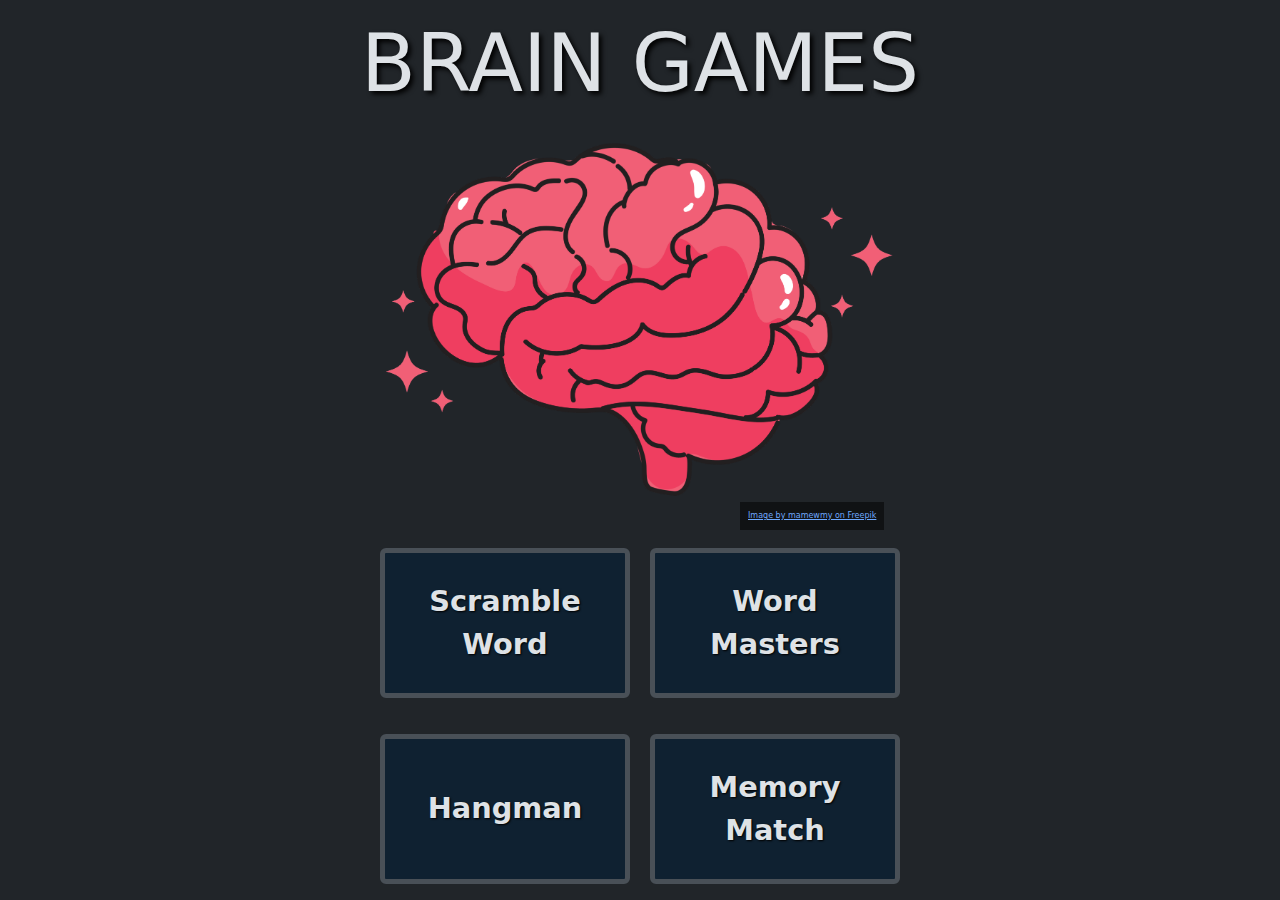
==== commit 00879c03: "updated to wordnik wordlist and renamed some files for clarity" ====
--- a/index.html
+++ b/index.html
@@ -14,7 +14,7 @@
         </header>
         <main>
             <div class="hero-container">
-                <img src="./assets/images/brain_cartoon_cropped.png" class="hero-image" alt="Large cartoon brain">
+                <img src="./assets/images/brain_cartoon.png" class="hero-image" alt="Large cartoon brain">
                 <a href="https://www.freepik.com/free-vector/brain-human-anatomy-biology-organ-body-system-health-care-medical-hand-drawn-cartoon-art-illustration_19613551.htm#query=brain&position=0&from_view=keyword&track=ais_hybrid&uuid=3badf49e-c11e-46e6-bf65-f3fbfaf79ab5" class="artist_credit">Image by mamewmy on Freepik</a>
             </div>
             <div class="grid-home text-center">
--- a/assets/css/style.css
+++ b/assets/css/style.css
@@ -7,7 +7,7 @@
 .header-home{
     position:fixed;
     top: 0;
-    z-index: 10;
+    z-index: 11;
     background-color: var(--bs-dark);
     text-shadow: 3px 3px 5px #000;
 }
@@ -25,16 +25,16 @@
     width: 100%;
     object-fit: contain;
     position: fixed;
-    z-index: 1 ;
 }
 .artist_credit{
     position: absolute;
     bottom: 10px;
-    right: 10px;
+    left: 50%;
+    transform: translateX(100px);
     padding: 0.5rem;
     font-size: 0.5rem;
     background: rgba(0, 0, 0, 0.5);
-    z-index: 11;
+    z-index: 9;
 }
 .grid-home{
     display: grid;
@@ -108,6 +108,11 @@
     font-family: monospace;
 }
 @media (max-width: 576px) {
+    .artist_credit{
+        left:auto;
+        transform: none;
+        right: 10px;
+    }
     .grid-home{
         grid-template-columns: repeat(2, 190px);
         gap: 8px;
